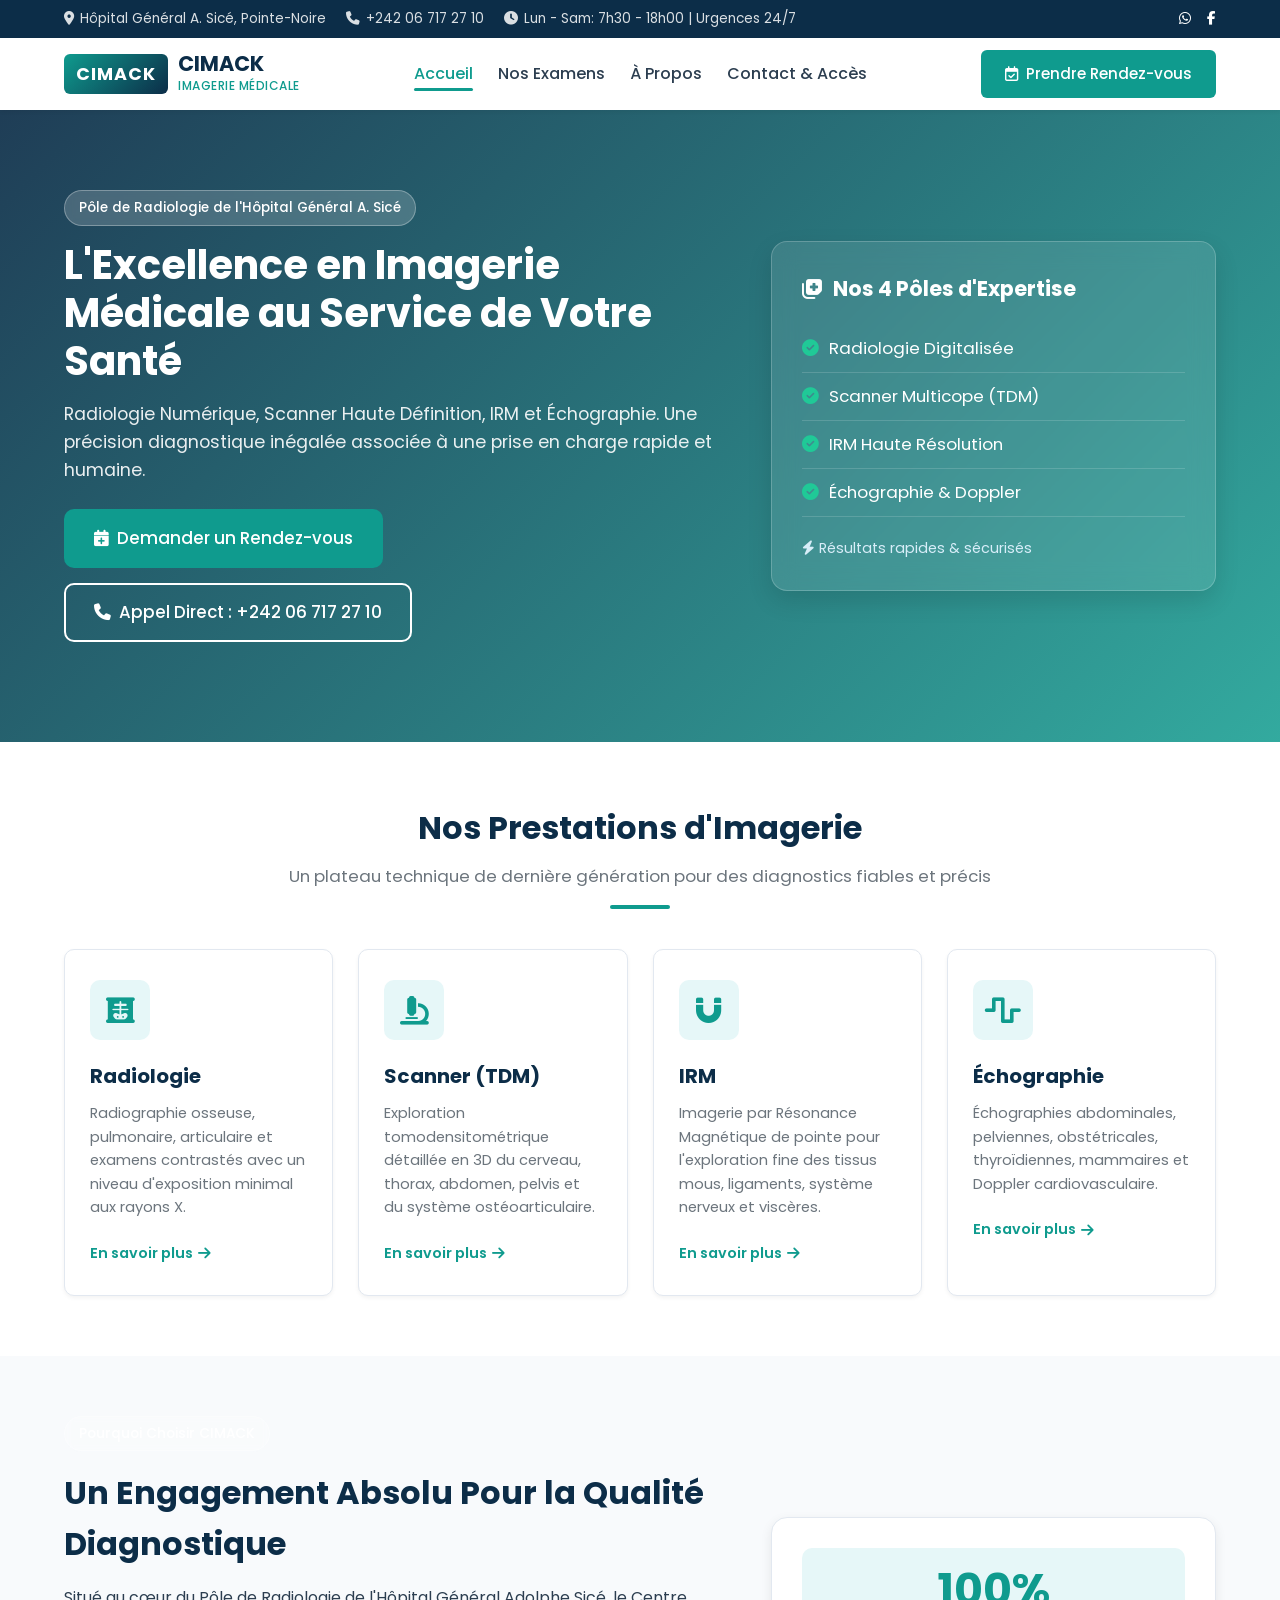
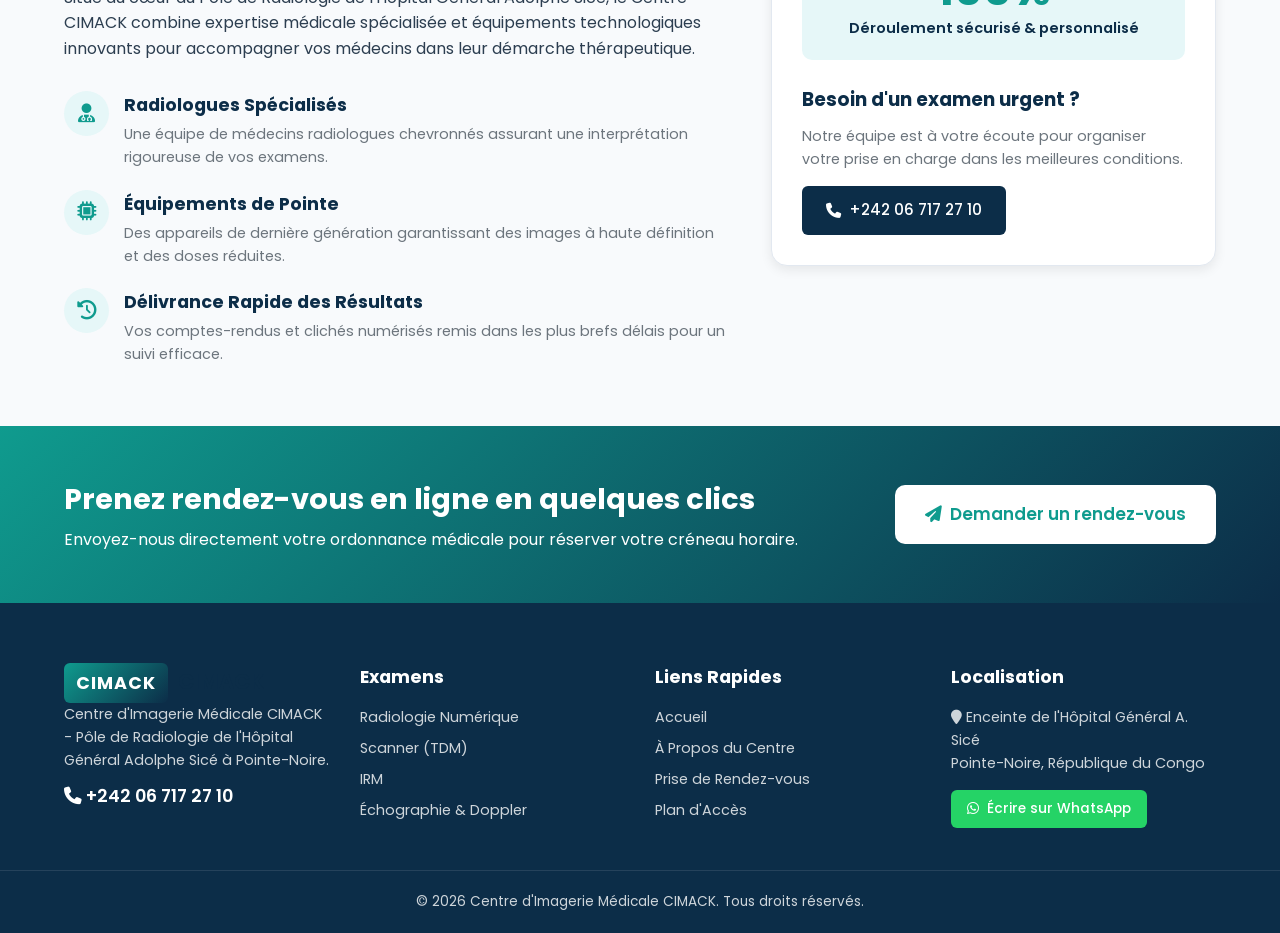
==== index.html @ 1cb678bf "Add files via upload" ====
<!DOCTYPE html>
<html lang="fr">
<head>
    <meta charset="UTF-8">
    <meta name="viewport" content="width=device-width, initial-scale=1.0">
    <title>Centre d'Imagerie Médicale CIMACK | Hôpital Général A. Sicé</title>
    <meta name="description" content="Centre d'Imagerie Médicale CIMACK - Radiologie, Scanner, IRM, Échographie à l'Hôpital Général A. Sicé, Pointe-Noire. Tel: +242 06 717 27 10">
    <link rel="stylesheet" href="styles.css">
    <link rel="preconnect" href="https://fonts.googleapis.com">
    <link rel="preconnect" href="https://fonts.gstatic.com" crossorigin>
    <link href="https://fonts.googleapis.com/css2?family=Poppins:wght@300;400;500;600;700&display=swap" rel="stylesheet">
    <link rel="stylesheet" href="https://cdnjs.cloudflare.com/ajax/libs/font-awesome/6.4.0/css/all.min.css">
</head>
<body>

    <!-- Top Info Bar -->
    <div class="top-bar">
        <div class="container top-bar-content">
            <div class="contact-info">
                <span><i class="fa-solid fa-location-dot"></i> Hôpital Général A. Sicé, Pointe-Noire</span>
                <span><i class="fa-solid fa-phone"></i> +242 06 717 27 10</span>
                <span><i class="fa-solid fa-clock"></i> Lun - Sam: 7h30 - 18h00 | Urgences 24/7</span>
            </div>
            <div class="top-socials">
                <a href="https://wa.me/242067172710" target="_blank" title="Contactez-nous sur WhatsApp"><i class="fa-brands fa-whatsapp"></i></a>
                <a href="#" title="Facebook"><i class="fa-brands fa-facebook-f"></i></a>
            </div>
        </div>
    </div>

    <!-- Header & Navigation -->
    <header class="header">
        <div class="container header-container">
            <a href="index.html" class="logo-container">
                <div class="logo-badge">CIMACK</div>
                <div class="logo-text">
                    <span class="brand-title">CIMACK</span>
                    <span class="brand-sub">Imagerie Médicale</span>
                </div>
            </a>

            <nav class="navbar" id="navbar">
                <ul class="nav-menu">
                    <li><a href="index.html" class="nav-link active">Accueil</a></li>
                    <li><a href="services.html" class="nav-link">Nos Examens</a></li>
                    <li><a href="about.html" class="nav-link">À Propos</a></li>
                    <li><a href="contact.html" class="nav-link">Contact & Accès</a></li>
                </ul>
            </nav>

            <div class="header-actions">
                <a href="contact.html#rdv-form" class="btn btn-primary"><i class="fa-regular fa-calendar-check"></i> Prendre Rendez-vous</a>
                <button class="hamburger" id="hamburger" aria-label="Menu">
                    <i class="fa-solid fa-bars"></i>
                </button>
            </div>
        </div>
    </header>

    <!-- Hero Section -->
    <section class="hero">
        <div class="hero-overlay"></div>
        <div class="container hero-content">
            <div class="hero-text">
                <span class="badge-tag">Pôle de Radiologie de l'Hôpital Général A. Sicé</span>
                <h1>L'Excellence en Imagerie Médicale au Service de Votre Santé</h1>
                <p>Radiologie Numérique, Scanner Haute Définition, IRM et Échographie. Une précision diagnostique inégalée associée à une prise en charge rapide et humaine.</p>
                <div class="hero-buttons">
                    <a href="contact.html#rdv-form" class="btn btn-primary btn-lg"><i class="fa-solid fa-calendar-plus"></i> Demander un Rendez-vous</a>
                    <a href="tel:+242067172710" class="btn btn-outline-light btn-lg"><i class="fa-solid fa-phone"></i> Appel Direct : +242 06 717 27 10</a>
                </div>
            </div>
            <div class="hero-card">
                <h3><i class="fa-solid fa-notes-medical"></i> Nos 4 Pôles d'Expertise</h3>
                <ul class="hero-services-list">
                    <li><i class="fa-solid fa-check-circle"></i> Radiologie Digitalisée</li>
                    <li><i class="fa-solid fa-check-circle"></i> Scanner Multicope (TDM)</li>
                    <li><i class="fa-solid fa-check-circle"></i> IRM Haute Résolution</li>
                    <li><i class="fa-solid fa-check-circle"></i> Échographie & Doppler</li>
                </ul>
                <div class="hero-card-footer">
                    <span><i class="fa-solid fa-bolt"></i> Résultats rapides & sécurisés</span>
                </div>
            </div>
        </div>
    </section>

    <!-- Key Services Quick Section -->
    <section class="services-preview section-padding">
        <div class="container">
            <div class="section-header text-center">
                <h2>Nos Prestations d'Imagerie</h2>
                <p>Un plateau technique de dernière génération pour des diagnostics fiables et précis</p>
                <div class="divider"></div>
            </div>

            <div class="services-grid">
                <!-- Radiologie -->
                <div class="service-card">
                    <div class="service-icon"><i class="fa-solid fa-x-ray"></i></div>
                    <h3>Radiologie</h3>
                    <p>Radiographie osseuse, pulmonaire, articulaire et examens contrastés avec un niveau d'exposition minimal aux rayons X.</p>
                    <a href="services.html#radiologie" class="service-link">En savoir plus <i class="fa-solid fa-arrow-right"></i></a>
                </div>

                <!-- Scanner -->
                <div class="service-card">
                    <div class="service-icon"><i class="fa-solid fa-microscope"></i></div>
                    <h3>Scanner (TDM)</h3>
                    <p>Exploration tomodensitométrique détaillée en 3D du cerveau, thorax, abdomen, pelvis et du système ostéoarticulaire.</p>
                    <a href="services.html#scanner" class="service-link">En savoir plus <i class="fa-solid fa-arrow-right"></i></a>
                </div>

                <!-- IRM -->
                <div class="service-card">
                    <div class="service-icon"><i class="fa-solid fa-magnet"></i></div>
                    <h3>IRM</h3>
                    <p>Imagerie par Résonance Magnétique de pointe pour l'exploration fine des tissus mous, ligaments, système nerveux et viscères.</p>
                    <a href="services.html#irm" class="service-link">En savoir plus <i class="fa-solid fa-arrow-right"></i></a>
                </div>

                <!-- Echographie -->
                <div class="service-card">
                    <div class="service-icon"><i class="fa-solid fa-wave-square"></i></div>
                    <h3>Échographie</h3>
                    <p>Échographies abdominales, pelviennes, obstétricales, thyroïdiennes, mammaires et Doppler cardiovasculaire.</p>
                    <a href="services.html#echographie" class="service-link">En savoir plus <i class="fa-solid fa-arrow-right"></i></a>
                </div>
            </div>
        </div>
    </section>

    <!-- Why Choose Us -->
    <section class="why-us section-padding bg-light">
        <div class="container">
            <div class="why-us-wrapper">
                <div class="why-us-content">
                    <span class="badge-tag">Pourquoi Choisir CIMACK</span>
                    <h2>Un Engagement Absolu Pour la Qualité Diagnostique</h2>
                    <p>Situé au cœur du Pôle de Radiologie de l'Hôpital Général Adolphe Sicé, le Centre CIMACK combine expertise médicale spécialisée et équipements technologiques innovants pour accompagner vos médecins dans leur démarche thérapeutique.</p>
                    
                    <div class="feature-list">
                        <div class="feature-item">
                            <div class="feature-icon"><i class="fa-solid fa-user-doctor"></i></div>
                            <div>
                                <h4>Radiologues Spécialisés</h4>
                                <p>Une équipe de médecins radiologues chevronnés assurant une interprétation rigoureuse de vos examens.</p>
                            </div>
                        </div>
                        <div class="feature-item">
                            <div class="feature-icon"><i class="fa-solid fa-microchip"></i></div>
                            <div>
                                <h4>Équipements de Pointe</h4>
                                <p>Des appareils de dernière génération garantissant des images à haute définition et des doses réduites.</p>
                            </div>
                        </div>
                        <div class="feature-item">
                            <div class="feature-icon"><i class="fa-solid fa-clock-rotate-left"></i></div>
                            <div>
                                <h4>Délivrance Rapide des Résultats</h4>
                                <p>Vos comptes-rendus et clichés numérisés remis dans les plus brefs délais pour un suivi efficace.</p>
                            </div>
                        </div>
                    </div>
                </div>
                
                <div class="why-us-image-box">
                    <div class="stat-card">
                        <div class="stat-number">100%</div>
                        <div class="stat-label">Déroulement sécurisé & personnalisé</div>
                    </div>
                    <div class="cta-box-inner">
                        <h3>Besoin d'un examen urgent ?</h3>
                        <p>Notre équipe est à votre écoute pour organiser votre prise en charge dans les meilleures conditions.</p>
                        <a href="tel:+242067172710" class="btn btn-secondary"><i class="fa-solid fa-phone"></i> +242 06 717 27 10</a>
                    </div>
                </div>
            </div>
        </div>
    </section>

    <!-- Quick Appointment CTA Banner -->
    <section class="cta-banner">
        <div class="container cta-container">
            <div class="cta-text">
                <h2>Prenez rendez-vous en ligne en quelques clics</h2>
                <p>Envoyez-nous directement votre ordonnance médicale pour réserver votre créneau horaire.</p>
            </div>
            <a href="contact.html#rdv-form" class="btn btn-light btn-lg"><i class="fa-solid fa-paper-plane"></i> Demander un rendez-vous</a>
        </div>
    </section>

    <!-- Footer -->
    <footer class="footer">
        <div class="container footer-grid">
            <div class="footer-col brand-col">
                <div class="logo-container footer-logo">
                    <div class="logo-badge">CIMACK</div>
                    <span class="brand-title text-white">CIMACK</span>
                </div>
                <p>Centre d'Imagerie Médicale CIMACK - Pôle de Radiologie de l'Hôpital Général Adolphe Sicé à Pointe-Noire.</p>
                <p class="footer-phone"><i class="fa-solid fa-phone"></i> +242 06 717 27 10</p>
            </div>

            <div class="footer-col">
                <h4>Examens</h4>
                <ul>
                    <li><a href="services.html#radiologie">Radiologie Numérique</a></li>
                    <li><a href="services.html#scanner">Scanner (TDM)</a></li>
                    <li><a href="services.html#irm">IRM</a></li>
                    <li><a href="services.html#echographie">Échographie & Doppler</a></li>
                </ul>
            </div>

            <div class="footer-col">
                <h4>Liens Rapides</h4>
                <ul>
                    <li><a href="index.html">Accueil</a></li>
                    <li><a href="about.html">À Propos du Centre</a></li>
                    <li><a href="contact.html">Prise de Rendez-vous</a></li>
                    <li><a href="contact.html#plan">Plan d'Accès</a></li>
                </ul>
            </div>

            <div class="footer-col">
                <h4>Localisation</h4>
                <p><i class="fa-solid fa-location-pin"></i> Enceinte de l'Hôpital Général A. Sicé</p>
                <p>Pointe-Noire, République du Congo</p>
                <a href="https://wa.me/242067172710" class="btn btn-whatsapp btn-sm mt-15" target="_blank">
                    <i class="fa-brands fa-whatsapp"></i> Écrire sur WhatsApp
                </a>
            </div>
        </div>
        <div class="footer-bottom text-center">
            <div class="container">
                <p>&copy; 2026 Centre d'Imagerie Médicale CIMACK. Tous droits réservés.</p>
            </div>
        </div>
    </footer>

    <script src="script.js"></script>
</body>
</html>
---- styles.css ----
/* ==========================================================================
   CIMACK - Centre d'Imagerie Médicale Stylesheet
   Color Palette: Teal (#008B8B / #0f9b8e), Dark Blue (#0c2d48), Light Blue (#e6f7f8)
   ========================================================================== */

:root {
    --primary-teal: #0f9b8e;
    --primary-teal-dark: #0b786e;
    --primary-teal-light: #e6f7f8;
    --secondary-blue: #0c2d48;
    --secondary-blue-light: #1e4970;
    --accent-color: #20c997;
    --text-dark: #2c3e50;
    --text-muted: #6c757d;
    --bg-light: #f8fafc;
    --white: #ffffff;
    --border-color: #e2e8f0;
    --shadow-sm: 0 2px 4px rgba(0,0,0,0.05);
    --shadow-md: 0 4px 12px rgba(0,0,0,0.08);
    --shadow-lg: 0 10px 25px rgba(0,0,0,0.12);
    --radius-sm: 6px;
    --radius-md: 10px;
    --radius-lg: 16px;
    --transition: all 0.3s ease;
}

* {
    margin: 0;
    padding: 0;
    box-sizing: border-box;
}

body {
    font-family: 'Poppins', sans-serif;
    color: var(--text-dark);
    background-color: #ffffff;
    line-height: 1.6;
}

a {
    text-decoration: none;
    color: inherit;
    transition: var(--transition);
}

ul {
    list-style: none;
}

.container {
    width: 90%;
    max-width: 1200px;
    margin: 0 auto;
}

.section-padding {
    padding: 60px 0;
}

.text-center { text-align: center; }
.text-white { color: var(--white); }
.text-teal { color: var(--primary-teal); }
.mt-10 { margin-top: 10px; }
.mt-15 { margin-top: 15px; }
.mt-20 { margin-top: 20px; }
.mt-30 { margin-top: 30px; }
.mb-20 { margin-bottom: 20px; }
.w-100 { width: 100%; }

/* Buttons */
.btn {
    display: inline-flex;
    align-items: center;
    justify-content: center;
    gap: 8px;
    padding: 10px 22px;
    font-size: 0.95rem;
    font-weight: 500;
    border-radius: var(--radius-sm);
    border: 2px solid transparent;
    cursor: pointer;
    transition: var(--transition);
}

.btn-primary {
    background-color: var(--primary-teal);
    color: var(--white);
}

.btn-primary:hover {
    background-color: var(--primary-teal-dark);
}

.btn-secondary {
    background-color: var(--secondary-blue);
    color: var(--white);
}

.btn-secondary:hover {
    background-color: var(--secondary-blue-light);
}

.btn-outline-primary {
    border-color: var(--primary-teal);
    color: var(--primary-teal);
    background: transparent;
}

.btn-outline-primary:hover {
    background-color: var(--primary-teal);
    color: var(--white);
}

.btn-outline-light {
    border-color: var(--white);
    color: var(--white);
    background: transparent;
}

.btn-outline-light:hover {
    background-color: var(--white);
    color: var(--secondary-blue);
}

.btn-light {
    background-color: var(--white);
    color: var(--primary-teal);
    font-weight: 600;
}

.btn-light:hover {
    background-color: var(--primary-teal-light);
}

.btn-whatsapp {
    background-color: #25D366;
    color: var(--white);
}

.btn-whatsapp:hover {
    background-color: #1ebd59;
}

.btn-lg {
    padding: 14px 28px;
    font-size: 1.05rem;
    border-radius: var(--radius-md);
}

.btn-sm {
    padding: 6px 14px;
    font-size: 0.85rem;
}

/* Top Bar */
.top-bar {
    background-color: var(--secondary-blue);
    color: rgba(255, 255, 255, 0.85);
    font-size: 0.85rem;
    padding: 8px 0;
}

.top-bar-content {
    display: flex;
    justify-content: space-between;
    align-items: center;
}

.contact-info {
    display: flex;
    gap: 20px;
    flex-wrap: wrap;
}

.contact-info span {
    display: flex;
    align-items: center;
    gap: 6px;
}

.top-socials a {
    color: var(--white);
    margin-left: 12px;
}

.top-socials a:hover {
    color: var(--primary-teal);
}

/* Header & Navbar */
.header {
    background-color: var(--white);
    box-shadow: var(--shadow-sm);
    position: sticky;
    top: 0;
    z-index: 1000;
}

.header-container {
    display: flex;
    align-items: center;
    justify-content: space-between;
    padding: 12px 0;
}

.logo-container {
    display: flex;
    align-items: center;
    gap: 10px;
}

.logo-badge {
    background: linear-gradient(135deg, var(--primary-teal), var(--secondary-blue));
    color: var(--white);
    font-weight: 700;
    font-size: 1.1rem;
    padding: 6px 12px;
    border-radius: var(--radius-sm);
    letter-spacing: 1px;
}

.brand-title {
    font-size: 1.3rem;
    font-weight: 700;
    color: var(--secondary-blue);
    line-height: 1.1;
    display: block;
}

.brand-sub {
    font-size: 0.75rem;
    color: var(--primary-teal);
    font-weight: 500;
    letter-spacing: 0.5px;
    text-transform: uppercase;
    display: block;
}

.nav-menu {
    display: flex;
    gap: 25px;
}

.nav-link {
    font-weight: 500;
    color: var(--text-dark);
    padding: 6px 0;
    position: relative;
}

.nav-link:hover, .nav-link.active {
    color: var(--primary-teal);
}

.nav-link.active::after {
    content: '';
    position: absolute;
    bottom: 0;
    left: 0;
    width: 100%;
    height: 3px;
    background-color: var(--primary-teal);
    border-radius: 2px;
}

.header-actions {
    display: flex;
    align-items: center;
    gap: 15px;
}

.hamburger {
    display: none;
    background: none;
    border: none;
    font-size: 1.5rem;
    color: var(--secondary-blue);
    cursor: pointer;
}

/* Hero Section */
.hero {
    position: relative;
    background: linear-gradient(135deg, rgba(12, 45, 72, 0.92), rgba(15, 155, 142, 0.85)), url('https://images.unsplash.com/photo-1516549655169-df83a0774514?auto=format&fit=crop&w=1600&q=80') center/cover no-repeat;
    color: var(--white);
    padding: 80px 0 100px;
}

.hero-content {
    display: grid;
    grid-template-columns: 1.2fr 0.8fr;
    gap: 40px;
    align-items: center;
}

.badge-tag {
    display: inline-block;
    background-color: rgba(255, 255, 255, 0.18);
    backdrop-filter: blur(5px);
    color: #ffffff;
    padding: 6px 14px;
    border-radius: 20px;
    font-size: 0.85rem;
    font-weight: 500;
    margin-bottom: 15px;
    border: 1px solid rgba(255, 255, 255, 0.3);
}

.hero-text h1 {
    font-size: 2.5rem;
    line-height: 1.2;
    margin-bottom: 15px;
    font-weight: 700;
}

.hero-text p {
    font-size: 1.1rem;
    opacity: 0.9;
    margin-bottom: 25px;
}

.hero-buttons {
    display: flex;
    gap: 15px;
    flex-wrap: wrap;
}

.hero-card {
    background: rgba(255, 255, 255, 0.1);
    backdrop-filter: blur(12px);
    border: 1px solid rgba(255, 255, 255, 0.2);
    padding: 30px;
    border-radius: var(--radius-lg);
    box-shadow: var(--shadow-lg);
}

.hero-card h3 {
    font-size: 1.3rem;
    margin-bottom: 20px;
    display: flex;
    align-items: center;
    gap: 10px;
    color: #ffffff;
}

.hero-services-list li {
    padding: 10px 0;
    border-bottom: 1px solid rgba(255, 255, 255, 0.15);
    display: flex;
    align-items: center;
    gap: 10px;
    font-size: 1.05rem;
}

.hero-services-list li i {
    color: var(--accent-color);
}

.hero-card-footer {
    margin-top: 20px;
    font-size: 0.9rem;
    opacity: 0.95;
    color: #e0f2fe;
}

/* Section Header */
.section-header h2 {
    font-size: 2rem;
    color: var(--secondary-blue);
    margin-bottom: 10px;
}

.section-header p {
    color: var(--text-muted);
    font-size: 1.05rem;
}

.divider {
    width: 60px;
    height: 4px;
    background-color: var(--primary-teal);
    margin: 15px auto 30px;
    border-radius: 2px;
}

/* Service Grid Cards */
.services-grid {
    display: grid;
    grid-template-columns: repeat(auto-fit, minmax(250px, 1fr));
    gap: 25px;
    margin-top: 40px;
}

.service-card {
    background: var(--white);
    padding: 30px 25px;
    border-radius: var(--radius-md);
    border: 1px solid var(--border-color);
    box-shadow: var(--shadow-sm);
    transition: var(--transition);
}

.service-card:hover {
    transform: translateY(-5px);
    box-shadow: var(--shadow-md);
    border-color: var(--primary-teal);
}

.service-icon {
    width: 60px;
    height: 60px;
    background-color: var(--primary-teal-light);
    color: var(--primary-teal);
    border-radius: var(--radius-md);
    display: flex;
    align-items: center;
    justify-content: center;
    font-size: 1.8rem;
    margin-bottom: 20px;
}

.service-card h3 {
    font-size: 1.25rem;
    color: var(--secondary-blue);
    margin-bottom: 10px;
}

.service-card p {
    color: var(--text-muted);
    font-size: 0.92rem;
    margin-bottom: 20px;
}

.service-link {
    color: var(--primary-teal);
    font-weight: 600;
    font-size: 0.9rem;
    display: inline-flex;
    align-items: center;
    gap: 5px;
}

/* Why Us Section */
.bg-light {
    background-color: var(--bg-light);
}

.why-us-wrapper {
    display: grid;
    grid-template-columns: 1.2fr 0.8fr;
    gap: 40px;
    align-items: center;
}

.why-us-content h2 {
    font-size: 2rem;
    color: var(--secondary-blue);
    margin-bottom: 15px;
}

.feature-list {
    margin-top: 30px;
    display: flex;
    flex-direction: column;
    gap: 20px;
}

.feature-item {
    display: flex;
    gap: 15px;
}

.feature-icon {
    width: 45px;
    height: 45px;
    min-width: 45px;
    background-color: var(--primary-teal-light);
    color: var(--primary-teal);
    border-radius: 50%;
    display: flex;
    align-items: center;
    justify-content: center;
    font-size: 1.2rem;
}

.feature-item h4 {
    color: var(--secondary-blue);
    font-size: 1.1rem;
    margin-bottom: 4px;
}

.feature-item p {
    font-size: 0.9rem;
    color: var(--text-muted);
}

.why-us-image-box {
    background: var(--white);
    padding: 30px;
    border-radius: var(--radius-lg);
    box-shadow: var(--shadow-md);
    border: 1px solid var(--border-color);
}

.stat-card {
    text-align: center;
    padding: 20px;
    background-color: var(--primary-teal-light);
    border-radius: var(--radius-md);
    margin-bottom: 25px;
}

.stat-number {
    font-size: 2.8rem;
    font-weight: 700;
    color: var(--primary-teal);
    line-height: 1;
}

.stat-label {
    font-size: 0.9rem;
    color: var(--secondary-blue);
    font-weight: 600;
    margin-top: 5px;
}

.cta-box-inner h3 {
    color: var(--secondary-blue);
    margin-bottom: 10px;
}

.cta-box-inner p {
    font-size: 0.9rem;
    color: var(--text-muted);
    margin-bottom: 15px;
}

/* CTA Banner */
.cta-banner {
    background: linear-gradient(135deg, var(--primary-teal), var(--secondary-blue));
    color: var(--white);
    padding: 50px 0;
}

.cta-container {
    display: flex;
    align-items: center;
    justify-content: space-between;
    gap: 20px;
    flex-wrap: wrap;
}

.cta-text h2 {
    font-size: 1.8rem;
    margin-bottom: 5px;
}

/* Service Detail Cards */
.service-detail-card {
    background: var(--white);
    border-radius: var(--radius-md);
    border: 1px solid var(--border-color);
    box-shadow: var(--shadow-sm);
    padding: 30px;
    margin-bottom: 30px;
}

.service-detail-header {
    display: flex;
    align-items: center;
    gap: 20px;
    margin-bottom: 20px;
}

.service-detail-icon {
    width: 60px;
    height: 60px;
    background: var(--primary-teal-light);
    color: var(--primary-teal);
    border-radius: var(--radius-md);
    display: flex;
    align-items: center;
    justify-content: center;
    font-size: 1.8rem;
}

.sub-subtitle {
    color: var(--text-muted);
    font-size: 0.95rem;
}

.info-box {
    background-color: var(--bg-light);
    border-left: 4px solid var(--primary-teal);
    padding: 20px;
    border-radius: var(--radius-sm);
    margin-top: 20px;
}

.info-box h4 {
    color: var(--secondary-blue);
    margin-bottom: 10px;
}

.info-box ul {
    list-style-type: disc;
    padding-left: 20px;
    font-size: 0.92rem;
    color: var(--text-dark);
}

/* Page Banner */
.page-banner {
    background: linear-gradient(135deg, var(--secondary-blue), var(--primary-teal));
    color: var(--white);
    padding: 40px 0;
}

.page-banner h1 {
    font-size: 2.2rem;
    margin-bottom: 5px;
}

/* Contact & Form */
.contact-grid {
    display: grid;
    grid-template-columns: 1.2fr 0.8fr;
    gap: 40px;
}

.form-container {
    background: var(--white);
    padding: 35px;
    border-radius: var(--radius-lg);
    border: 1px solid var(--border-color);
    box-shadow: var(--shadow-md);
}

.form-row {
    display: grid;
    grid-template-columns: 1fr 1fr;
    gap: 15px;
}

.form-group {
    margin-bottom: 20px;
}

.form-group label {
    display: block;
    font-weight: 500;
    margin-bottom: 6px;
    font-size: 0.9rem;
    color: var(--secondary-blue);
}

.form-group input, .form-group select, .form-group textarea {
    width: 100%;
    padding: 12px;
    border: 1px solid var(--border-color);
    border-radius: var(--radius-sm);
    font-family: inherit;
    font-size: 0.95rem;
    transition: var(--transition);
}

.form-group input:focus, .form-group select:focus, .form-group textarea:focus {
    border-color: var(--primary-teal);
    outline: none;
    box-shadow: 0 0 0 3px rgba(15, 155, 142, 0.15);
}

.file-note {
    font-size: 0.8rem;
    color: var(--text-muted);
    display: block;
    margin-top: 4px;
}

.alert-success {
    margin-top: 20px;
    padding: 15px;
    background-color: #d1e7dd;
    color: #0f5132;
    border-radius: var(--radius-sm);
    font-weight: 500;
}

.info-card {
    background: var(--white);
    padding: 30px;
    border-radius: var(--radius-md);
    border: 1px solid var(--border-color);
    box-shadow: var(--shadow-sm);
}

.bg-primary-light {
    background-color: var(--primary-teal-light);
    border-color: rgba(15, 155, 142, 0.2);
}

.info-detail {
    display: flex;
    gap: 15px;
    margin-top: 20px;
}

.info-detail i {
    font-size: 1.3rem;
    color: var(--primary-teal);
    margin-top: 3px;
}

.phone-link, .whatsapp-link {
    color: var(--primary-teal-dark);
    font-weight: 600;
}

/* Footer */
.footer {
    background-color: var(--secondary-blue);
    color: rgba(255, 255, 255, 0.8);
    padding: 60px 0 0;
    font-size: 0.9rem;
}

.footer-grid {
    display: grid;
    grid-template-columns: repeat(auto-fit, minmax(220px, 1fr));
    gap: 30px;
    padding-bottom: 40px;
}

.footer-col h4 {
    color: var(--white);
    font-size: 1.1rem;
    margin-bottom: 15px;
    position: relative;
}

.footer-col ul li {
    margin-bottom: 8px;
}

.footer-col ul li a:hover {
    color: var(--primary-teal);
}

.footer-phone {
    font-size: 1.1rem;
    font-weight: 600;
    color: var(--white);
    margin-top: 10px;
}

.footer-bottom {
    border-top: 1px solid rgba(255, 255, 255, 0.1);
    padding: 20px 0;
    font-size: 0.85rem;
}

/* Responsive */
@media (max-width: 992px) {
    .hero-content, .why-us-wrapper, .contact-grid {
        grid-template-columns: 1fr;
    }
    .hero-text h1 {
        font-size: 2rem;
    }
}

@media (max-width: 768px) {
    .top-bar { display: none; }
    .hamburger { display: block; }
    .nav-menu {
        display: none;
        position: absolute;
        top: 100%;
        left: 0;
        width: 100%;
        background-color: var(--white);
        flex-direction: column;
        padding: 20px;
        box-shadow: var(--shadow-md);
    }
    .nav-menu.active { display: flex; }
    .form-row { grid-template-columns: 1fr; }
    .cta-container { text-align: center; justify-content: center; }
}
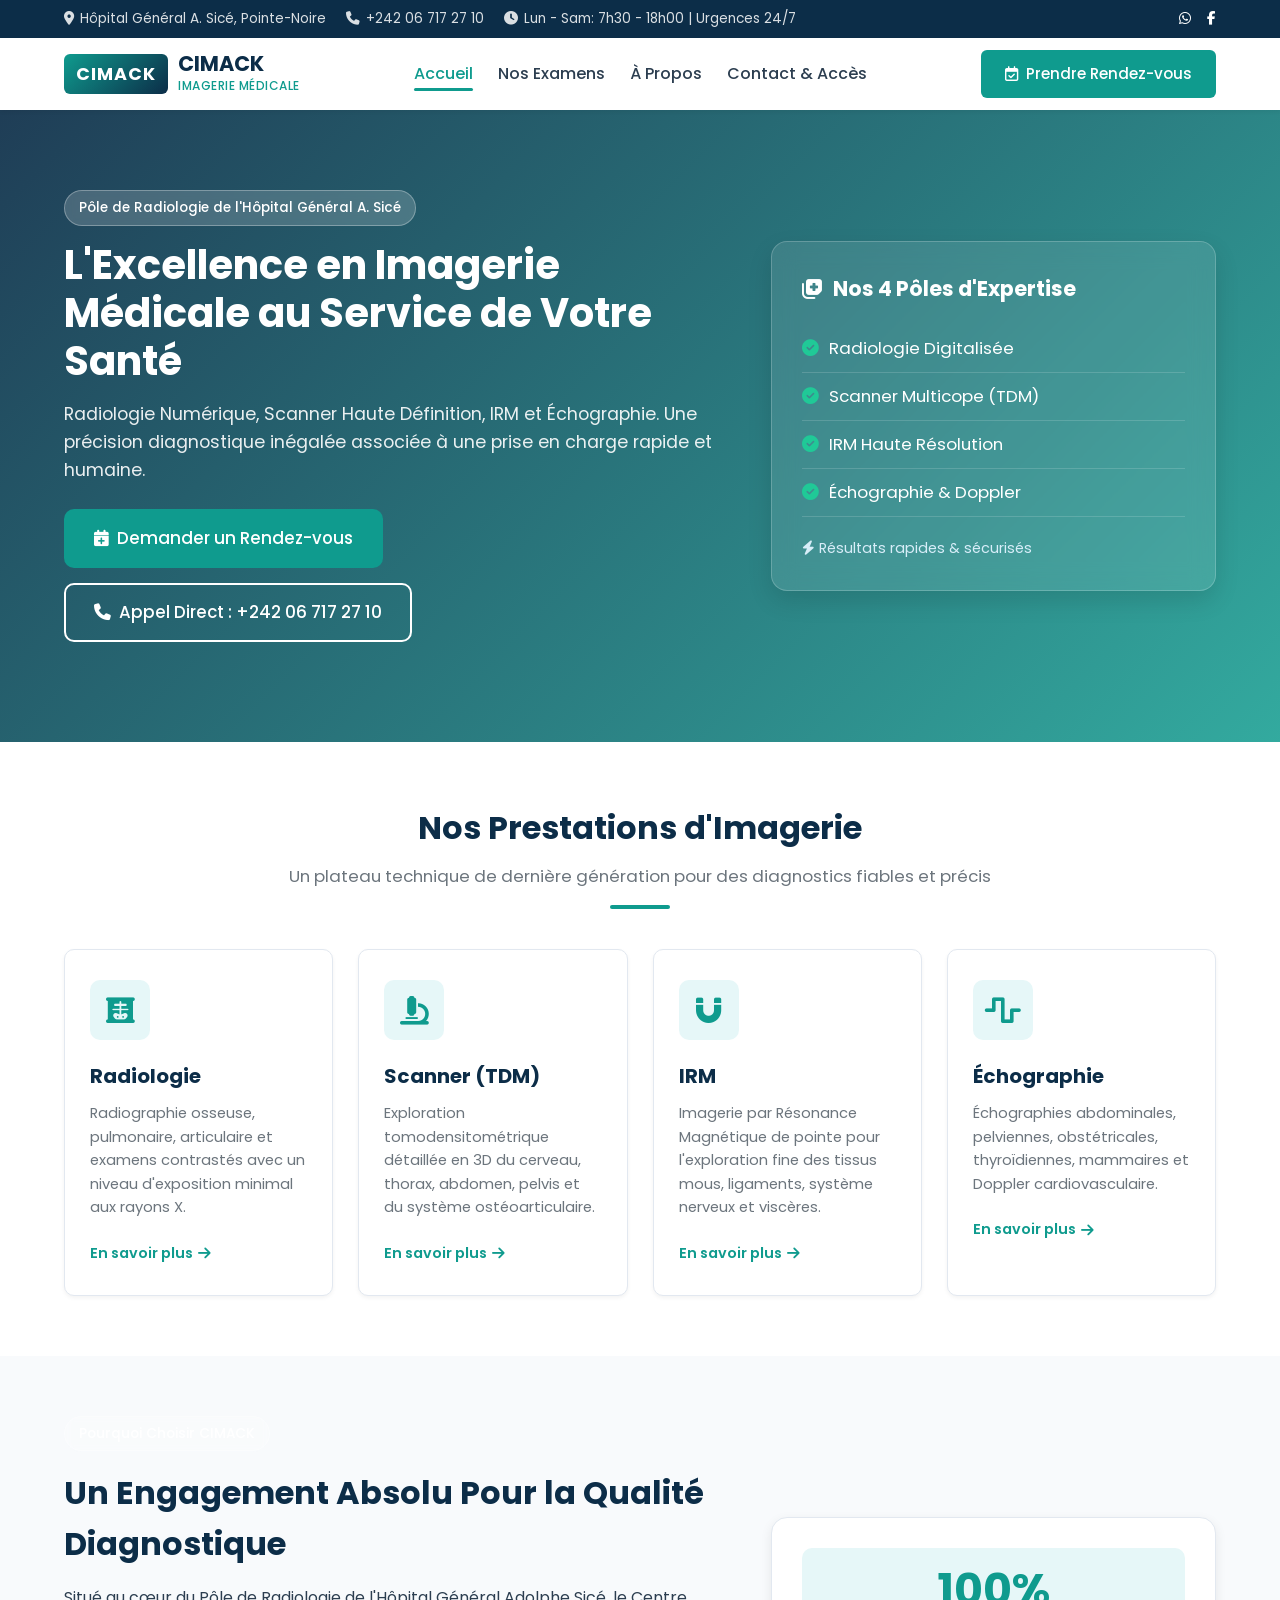
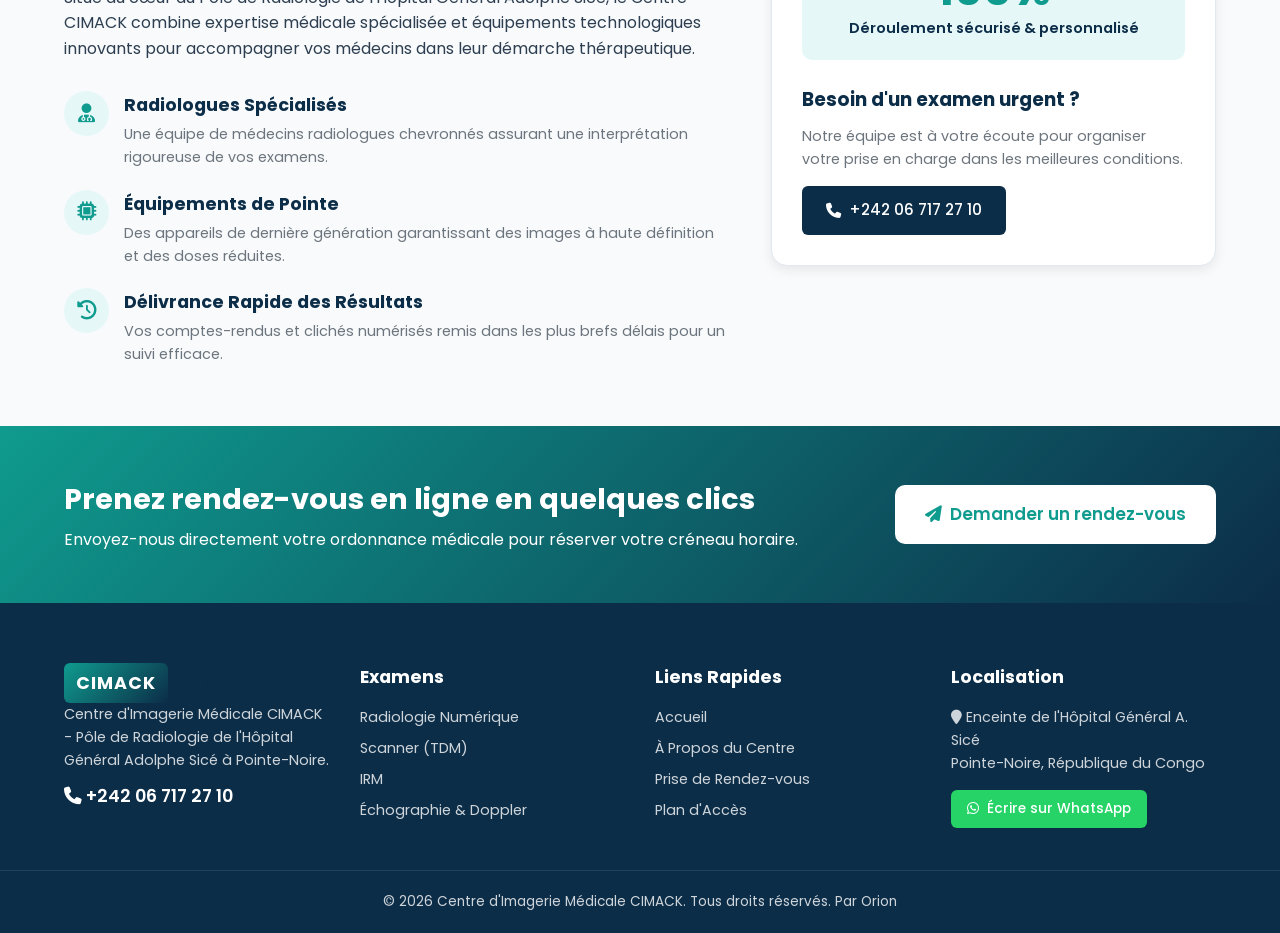
==== commit 7b810041: "Update footer text to include 'Par Orion'" ====
--- a/index.html
+++ b/index.html
@@ -233,7 +233,7 @@
         </div>
         <div class="footer-bottom text-center">
             <div class="container">
-                <p>&copy; 2026 Centre d'Imagerie Médicale CIMACK. Tous droits réservés.</p>
+                <p>&copy; 2026 Centre d'Imagerie Médicale CIMACK. Tous droits réservés. Par Orion</p>
             </div>
         </div>
     </footer>
